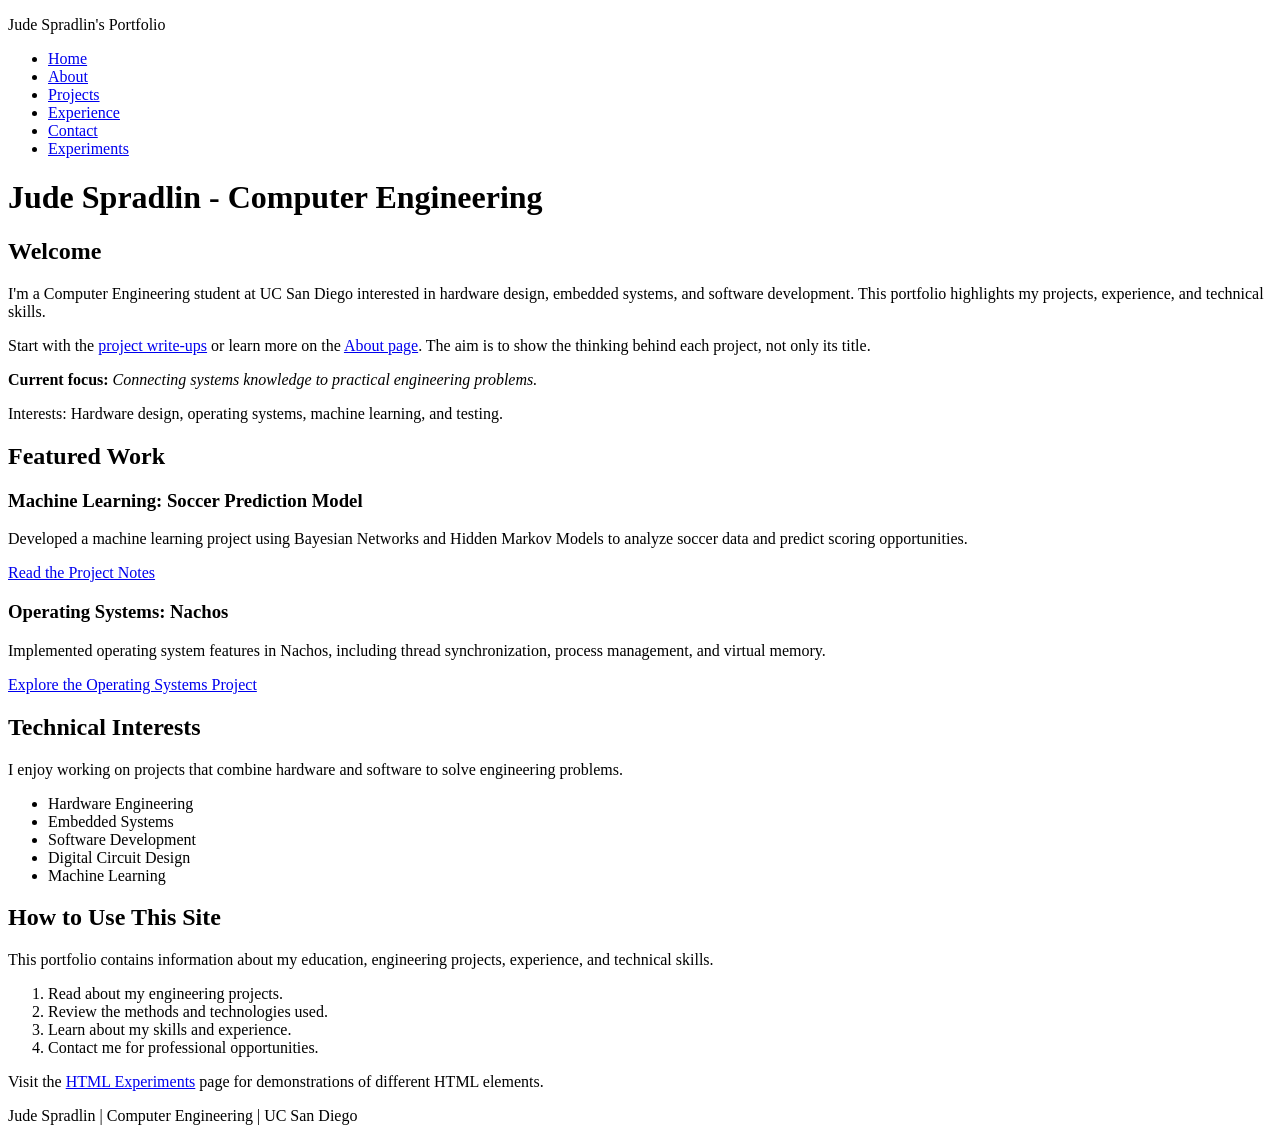
==== index.html @ ff85e732 "HW 3 files Added HW 3 files" ====
<!doctype html>
<html lang="en">

<head>
    <meta charset="utf-8">
    <meta name="viewport" content="width=device-width, initial-scale=1">

    <title>Home | Jude Spradlin</title>

    <meta name="description"
          content="Jude Spradlin's Computer Engineering portfolio featuring hardware, software, and engineering projects.">

    <link rel="icon" href="assets/favicon.svg" type="image/svg+xml">
</head>

<body>

    <header>
        <p>Jude Spradlin's Portfolio</p>

        <nav aria-label="Primary navigation">
            <ul>
                <li><a href="index.html">Home</a></li>
                <li><a href="about.html">About</a></li>
                <li><a href="projects.html">Projects</a></li>
                <li><a href="experience.html">Experience</a></li>
                <li><a href="contact.html">Contact</a></li>
                <li><a href="experiments.html">Experiments</a></li>
            </ul>
        </nav>
    </header>

    <main id="content">

        <h1>Jude Spradlin - Computer Engineering</h1>

        <section aria-labelledby="intro">
            <h2 id="intro">Welcome</h2>

            <p>
                I'm a Computer Engineering student at UC San Diego
                interested in hardware design, embedded systems,
                and software development. This portfolio highlights
                my projects, experience, and technical skills.
            </p>

            <p>
                Start with the
                <a href="projects.html">project write-ups</a>
                or learn more on the
                <a href="about.html">About page</a>.
                The aim is to show the thinking behind each project,
                not only its title.
            </p>

            <p>
                <b>Current focus:</b>
                <em>
                    Connecting systems knowledge to practical
                    engineering problems.
                </em>
            </p>

            <p>
                <span>Interests:</span>
                Hardware design, operating systems,
                machine learning, and testing.
            </p>
        </section>

        <section>
            <h2>Featured Work</h2>

            <article>
                <h3>Machine Learning: Soccer Prediction Model</h3>

                <p>
                    Developed a machine learning project using
                    Bayesian Networks and Hidden Markov Models
                    to analyze soccer data and predict
                    scoring opportunities.
                </p>

                <p>
                    <a href="projects.html#sports-model">
                        Read the Project Notes
                    </a>
                </p>
            </article>

            <article>
                <h3>Operating Systems: Nachos</h3>

                <p>
                    Implemented operating system features in
                    Nachos, including thread synchronization,
                    process management, and virtual memory.
                </p>

                <p>
                    <a href="projects.html#nachos">
                        Explore the Operating Systems Project
                    </a>
                </p>
            </article>
        </section>

        <section>
            <h2>Technical Interests</h2>

            <p>
                I enjoy working on projects that combine
                hardware and software to solve engineering
                problems.
            </p>

            <ul>
                <li>Hardware Engineering</li>
                <li>Embedded Systems</li>
                <li>Software Development</li>
                <li>Digital Circuit Design</li>
                <li>Machine Learning</li>
            </ul>
        </section>

        <section>
            <h2>How to Use This Site</h2>

            <p>
                This portfolio contains information about
                my education, engineering projects,
                experience, and technical skills.
            </p>

            <ol>
                <li>Read about my engineering projects.</li>
                <li>Review the methods and technologies used.</li>
                <li>Learn about my skills and experience.</li>
                <li>Contact me for professional opportunities.</li>
            </ol>

            <p>
                Visit the
                <a href="experiments.html">HTML Experiments</a>
                page for demonstrations of different
                HTML elements.
            </p>
        </section>

        <console-greeting></console-greeting>

        <noscript>
            <p>
                This portfolio remains readable without JavaScript.
                The console greeting demonstration requires
                JavaScript to run.
            </p>
        </noscript>

    </main>

    <footer>
        <p>
            Jude Spradlin | Computer Engineering | UC San Diego
        </p>
    </footer>

    <script>
        class ConsoleGreeting extends HTMLElement {
            connectedCallback() {
                console.log('Hello World!');
            }
        }

        customElements.define('console-greeting', ConsoleGreeting);
    </script>

</body>
</html>
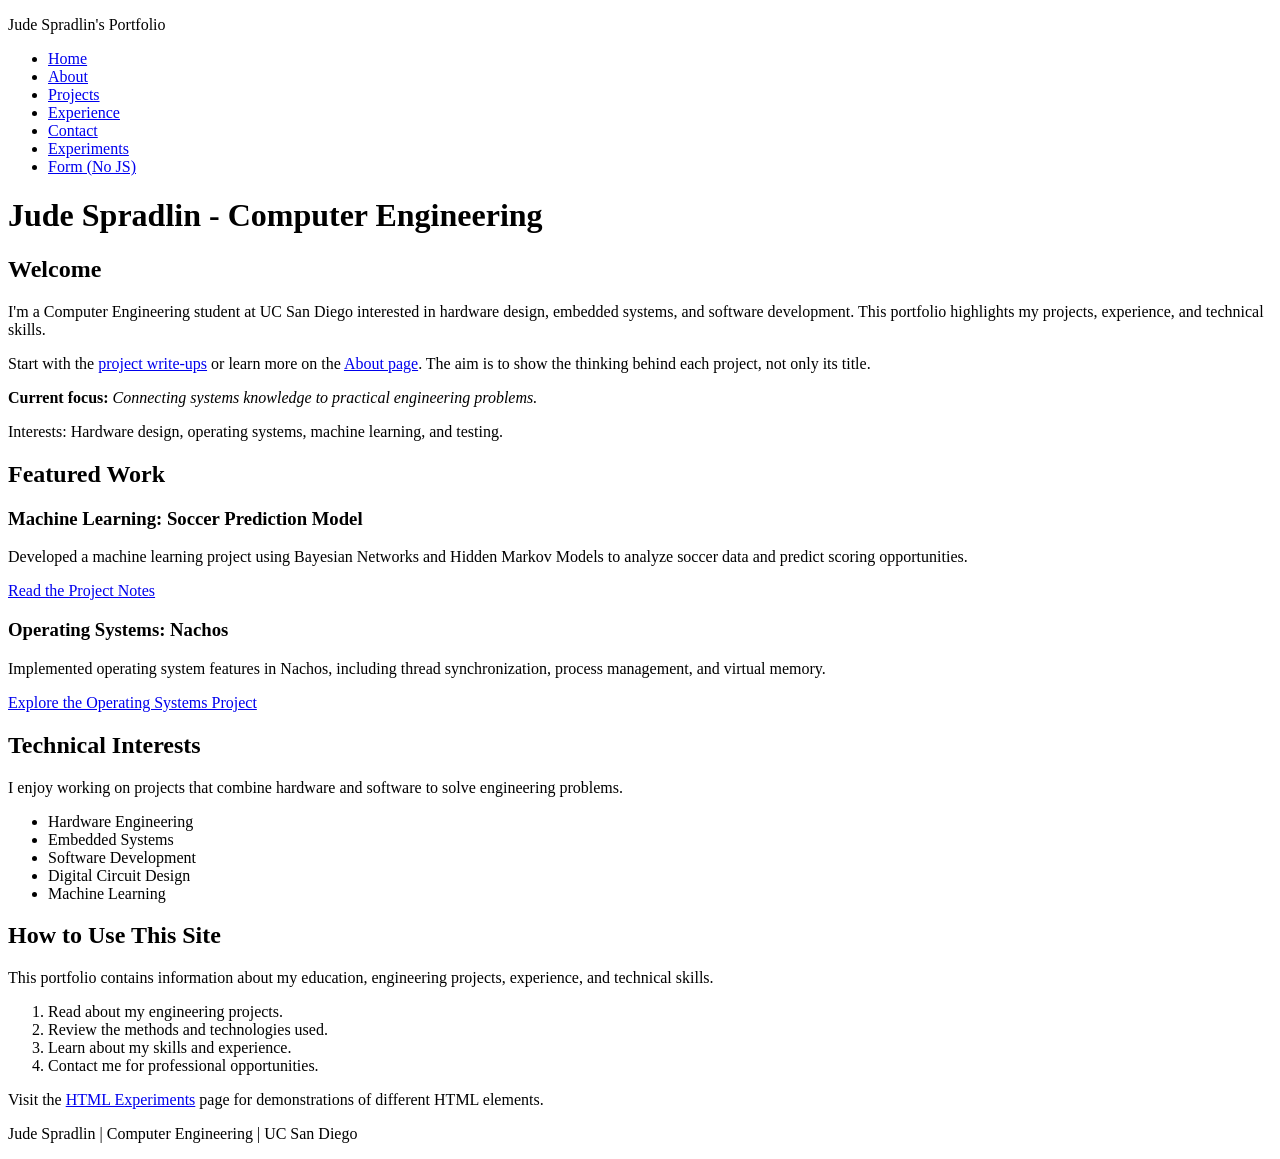
==== commit 7a78c432: "Added HTML contact form and CSS validation" ====
--- a/index.html
+++ b/index.html
@@ -27,6 +27,7 @@
                 <li><a href="experience.html">Experience</a></li>
                 <li><a href="contact.html">Contact</a></li>
                 <li><a href="experiments.html">Experiments</a></li>
+                <li><a href="form-no-js.html">Form (No JS)</a></li>
             </ul>
         </nav>
     </header>
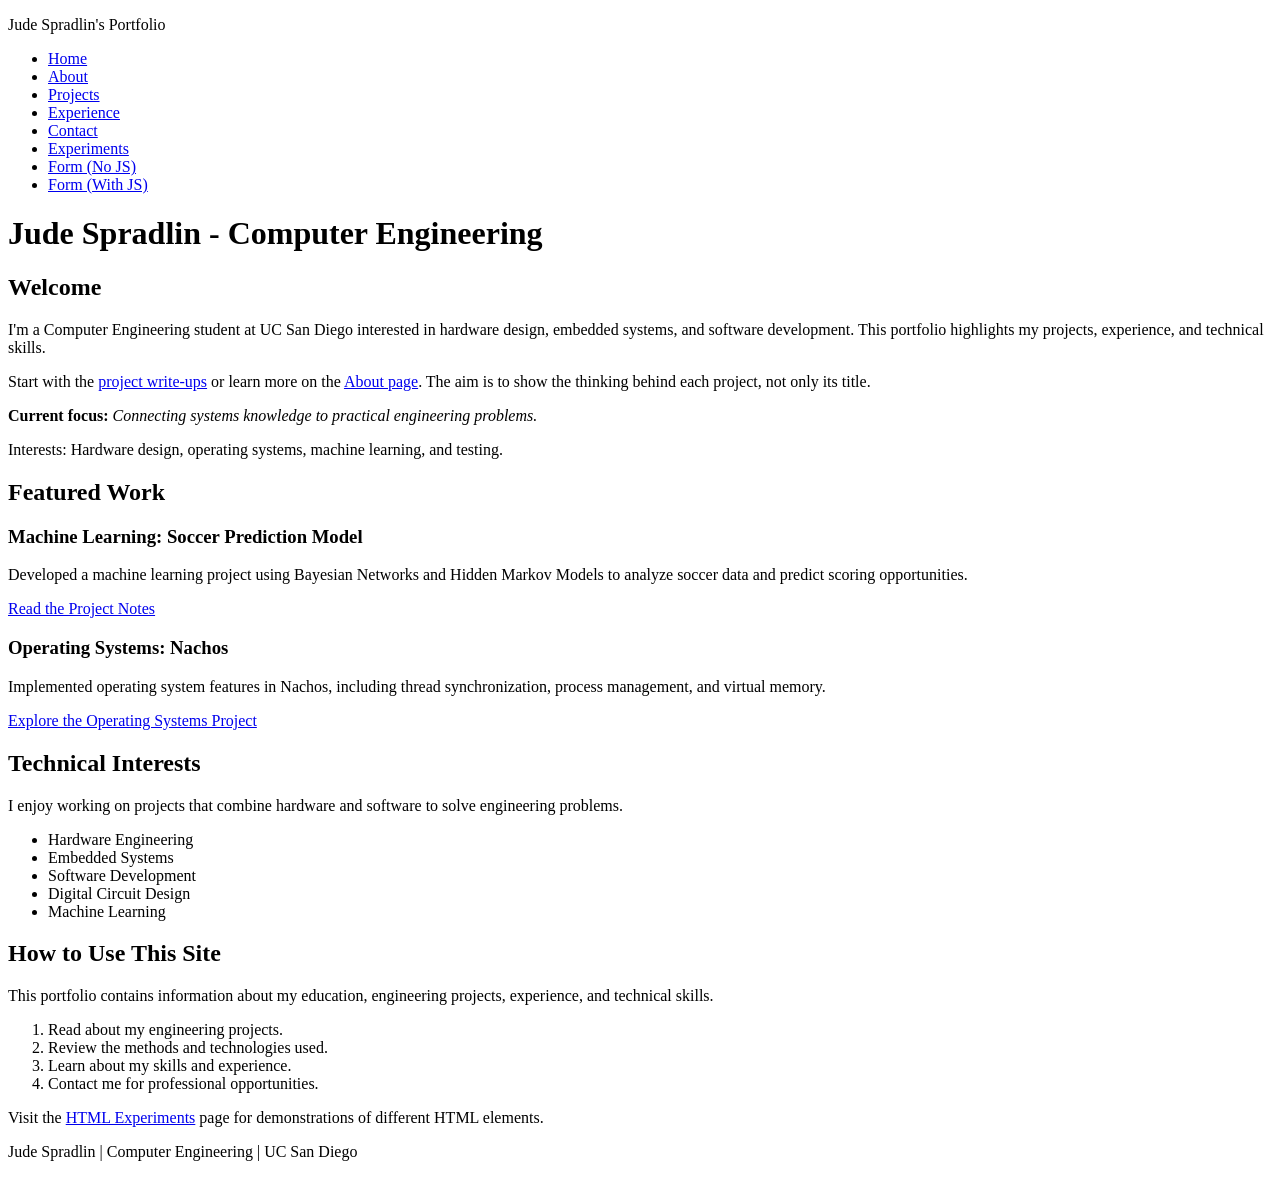
==== commit ec153c24: "Part 3" ====
--- a/index.html
+++ b/index.html
@@ -28,6 +28,7 @@
                 <li><a href="contact.html">Contact</a></li>
                 <li><a href="experiments.html">Experiments</a></li>
                 <li><a href="form-no-js.html">Form (No JS)</a></li>
+                <li><a href="form-with-js.html">Form (With JS)</a></li>
             </ul>
         </nav>
     </header>
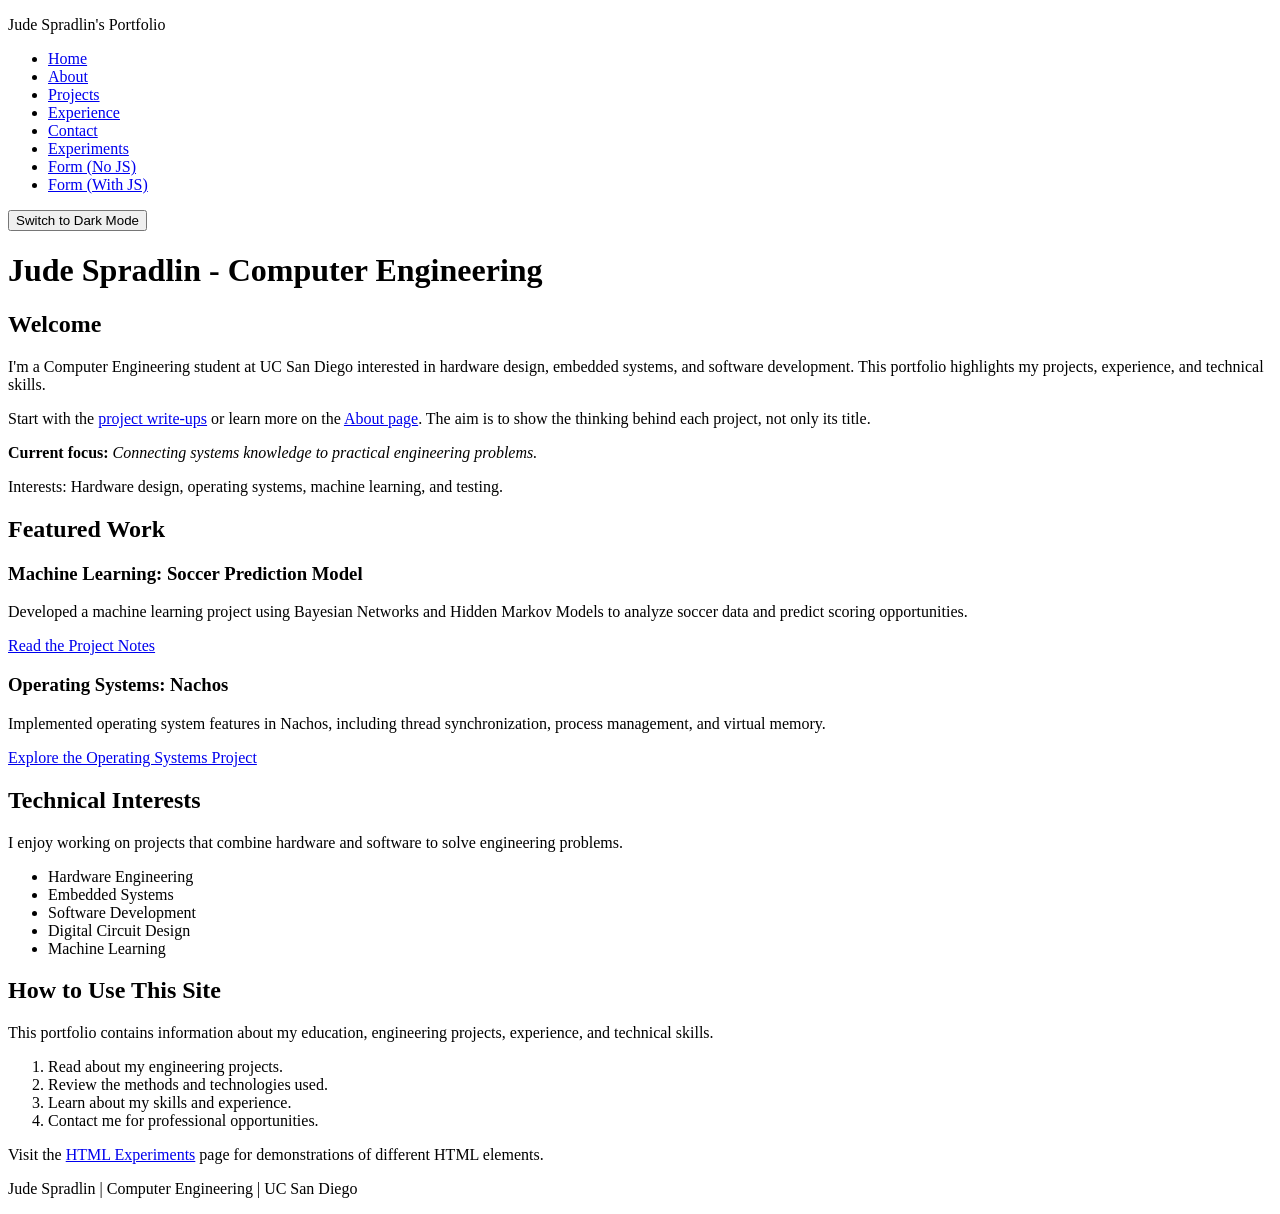
==== commit 874c7f0f: "Part 4" ====
--- a/index.html
+++ b/index.html
@@ -12,6 +12,8 @@
           content="Jude Spradlin's Computer Engineering portfolio featuring hardware, software, and engineering projects.">
 
     <link rel="icon" href="assets/favicon.svg" type="image/svg+xml">
+
+    <script src="theme.js" defer></script>
 </head>
 
 <body>
@@ -31,6 +33,9 @@
                 <li><a href="form-with-js.html">Form (With JS)</a></li>
             </ul>
         </nav>
+        <button id="theme-toggle" type="button" hidden>
+            Switch to Dark Mode
+        </button>
     </header>
 
     <main id="content">
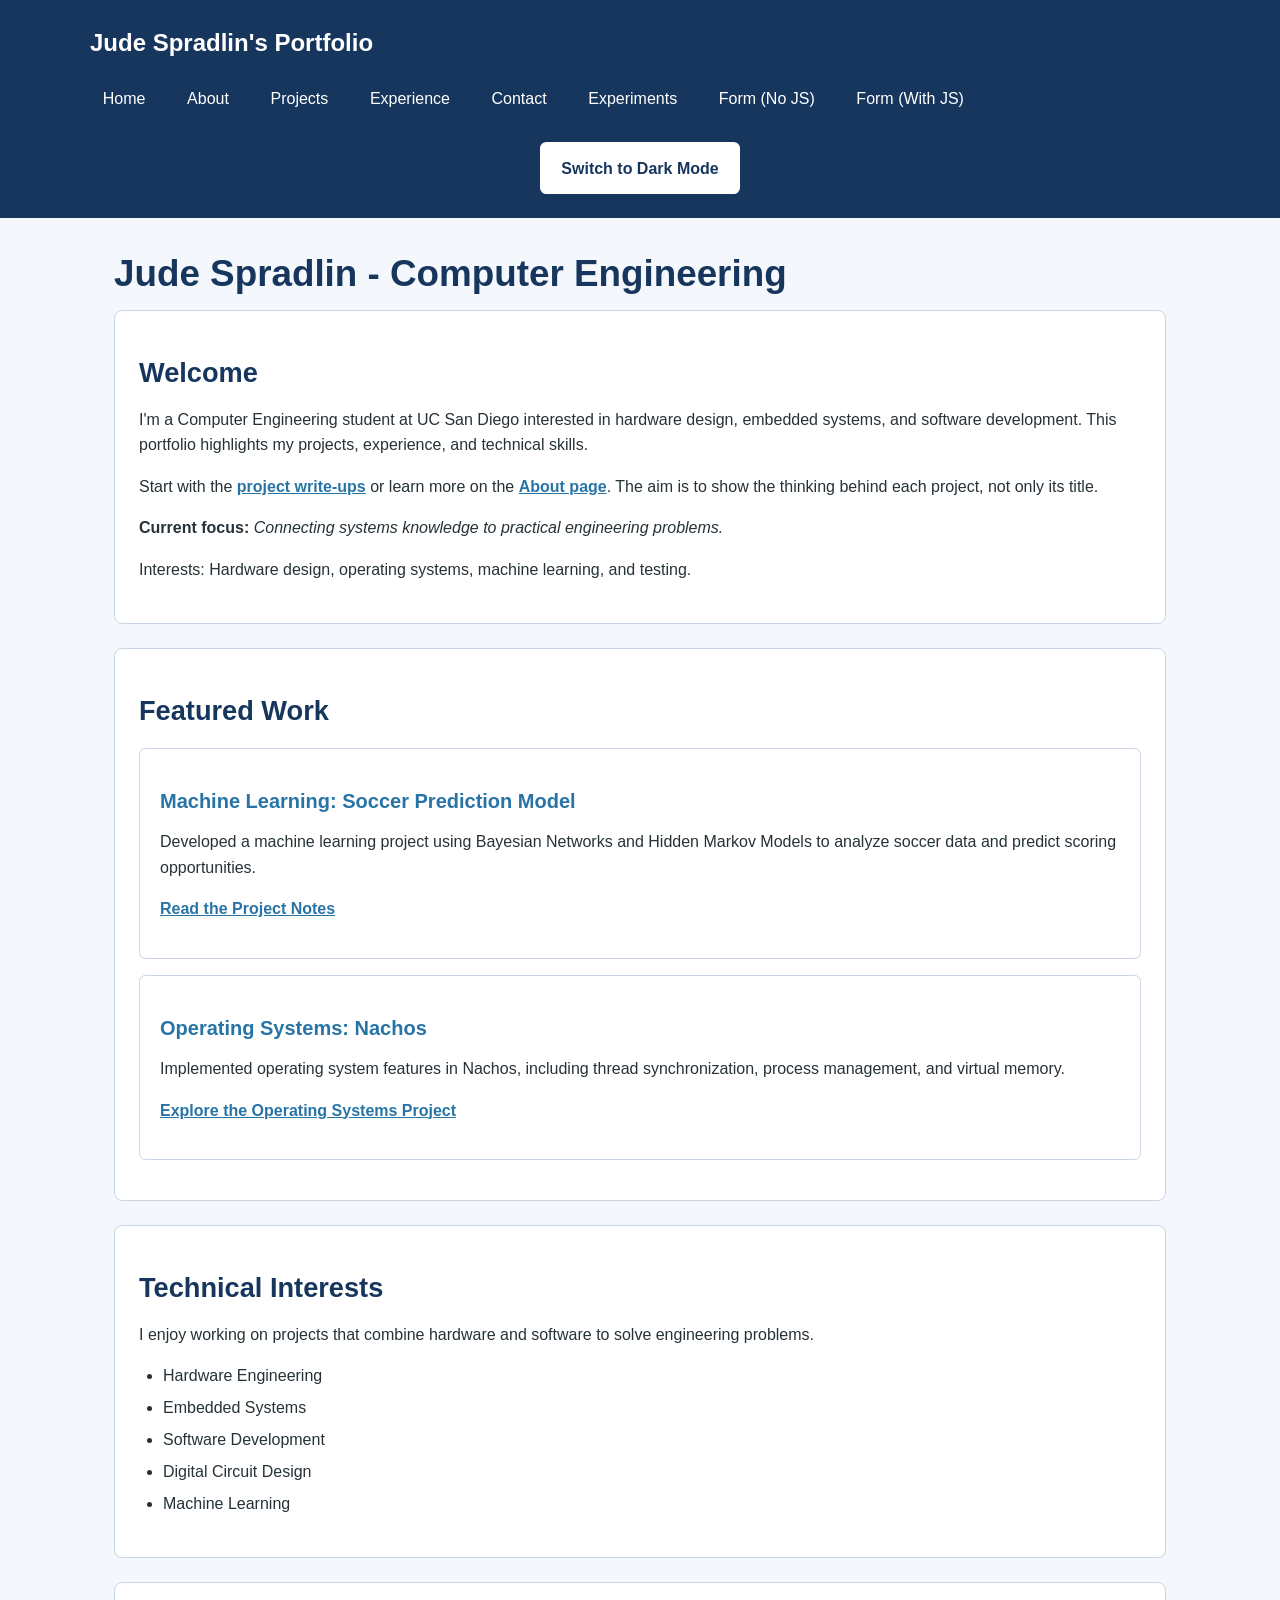
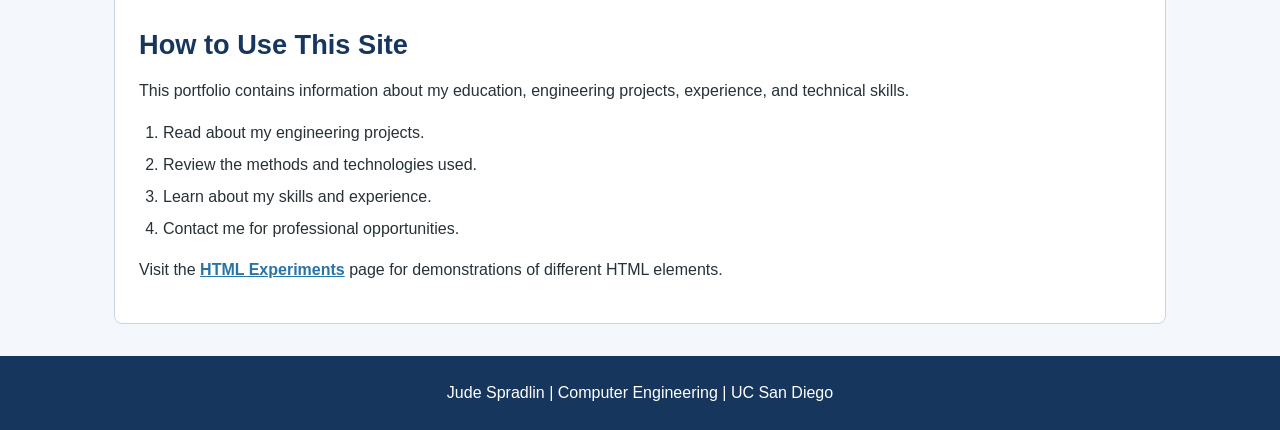
==== commit 34aa3466: "Fix styling issues and add transition" ====
--- a/index.html
+++ b/index.html
@@ -13,6 +13,7 @@
 
     <link rel="icon" href="assets/favicon.svg" type="image/svg+xml">
 
+    <link rel="stylesheet" href="style.css">
     <script src="theme.js" defer></script>
 </head>
 
--- a/style.css
+++ b/style.css
@@ -0,0 +1,590 @@
+/*
+Name: Jude Spradlin
+Repository: https://github.com/jspradlin5/CSE134B_HW4
+*/
+
+/* CSS custom properties */
+:root {
+    --primary-color: #17365d;
+    --secondary-color: #2874a6;
+    --background-color: #f4f7fb;
+    --text-color: #263238;
+    --card-color: #ffffff;
+    --border-color: #c9d5e2;
+    --font-family: Arial, Helvetica, sans-serif;
+    --page-width: 1100px;
+}
+
+/* General styling */
+* {
+    box-sizing: border-box;
+}
+
+body {
+    font-family: var(--font-family);
+    color: var(--text-color);
+    background-color: var(--background-color);
+    line-height: 1.6;
+    margin: 0;
+}
+
+/* Header */
+body > header {
+    background-color: var(--primary-color);
+    color: white;
+    padding: 1.5rem 2rem;
+}
+
+body > header > p {
+    max-width: var(--page-width);
+    margin: 0 auto 1rem;
+    font-size: 1.5rem;
+    font-weight: bold;
+}
+
+/* Navigation layout using Flexbox */
+nav ul {
+    display: flex;
+    flex-wrap: wrap;
+    gap: 1rem;
+    max-width: var(--page-width);
+    margin: 0 auto;
+    padding: 0;
+    list-style: none;
+}
+
+nav a {
+    display: inline-block;
+    color: white;
+    text-decoration: none;
+    padding: 0.5em 0.8em;
+    border-radius: 0.3rem;
+}
+
+nav a:hover {
+    background-color: var(--secondary-color);
+    text-decoration: underline;
+}
+
+/* Attribute selector: current navigation page */
+nav a[aria-current="page"] {
+    background-color: var(--secondary-color);
+    font-weight: bold;
+}
+
+/* Main content */
+main {
+    max-width: var(--page-width);
+    margin: 2rem auto;
+    padding: 0 1.5rem;
+    min-height: 60vh;
+}
+
+/* Heading styles */
+h1 {
+    font-size: 2.3rem;
+    color: var(--primary-color);
+    line-height: 1.3;
+}
+
+h2 {
+    font-size: 1.7rem;
+    color: var(--primary-color);
+}
+
+h3 {
+    font-size: 1.25rem;
+    color: var(--secondary-color);
+}
+
+h1, h2, h3 {
+    margin-top: 1rem;
+    margin-bottom: 0.75rem;
+}
+
+/* Adjacent sibling combinator:
+   Adds spacing to paragraphs directly following headings */
+h2 + p {
+    margin-top: 0.5rem;
+}
+
+/* Child combinator:
+   Styles sections directly inside main */
+main > section {
+    background-color: var(--card-color);
+    padding: 1.5rem;
+    margin-bottom: 1.5rem;
+    border: 1px solid var(--border-color);
+    border-radius: 0.5rem;
+}
+
+/* Descendant selector:
+   Styles articles inside sections */
+section article {
+    background-color: var(--card-color);
+    padding: 1.25rem;
+    margin: 1rem 0;
+    border: 1px solid var(--border-color);
+    border-radius: 0.4rem;
+}
+
+/* Featured project custom element */
+project-highlight {
+    display: block;
+    padding: 1rem;
+    border: 2px solid var(--secondary-color);
+    border-radius: 0.5rem;
+    background-color: #edf5fc;
+}
+
+/* Paragraphs and lists */
+p {
+    margin-top: 0.5rem;
+    margin-bottom: 1rem;
+}
+
+ul, ol {
+    padding-left: 1.5rem;
+}
+
+li {
+    margin-bottom: 0.4rem;
+}
+
+/* Links */
+main a {
+    color: var(--secondary-color);
+    font-weight: bold;
+}
+
+main a:hover {
+    color: var(--primary-color);
+    text-decoration-thickness: 2px;
+}
+
+/* Images and media */
+img, video, iframe, svg {
+    max-width: 100%;
+}
+
+img {
+    height: auto;
+}
+
+iframe {
+    border: 1px solid var(--border-color);
+    border-radius: 0.5rem;
+}
+
+canvas {
+    max-width: 100%;
+    border: 1px solid var(--border-color);
+}
+
+/* Forms */
+form {
+    margin-top: 1rem;
+}
+
+fieldset {
+    border: 1px solid var(--border-color);
+    border-radius: 0.4rem;
+    padding: 1.5rem;
+}
+
+legend {
+    font-weight: bold;
+    color: var(--primary-color);
+}
+
+input, textarea, button {
+    font: inherit;
+}
+
+input, textarea {
+    max-width: 100%;
+    padding: 0.6em;
+    border: 1px solid #8294a5;
+    border-radius: 0.3rem;
+}
+
+button {
+    background-color: var(--secondary-color);
+    color: white;
+    border: none;
+    border-radius: 0.3rem;
+    padding: 0.6em 1em;
+}
+
+button:hover:not(:disabled) {
+    background-color: var(--primary-color);
+    cursor: pointer;
+}
+
+button:disabled {
+    opacity: 0.6;
+    cursor: not-allowed;
+}
+
+/* Visible keyboard focus */
+a:focus,
+input:focus,
+textarea:focus,
+button:focus {
+    outline: 3px solid #ef9b28;
+    outline-offset: 3px;
+}
+
+/* Progress indicator */
+progress {
+    width: 100%;
+    max-width: 350px;
+    height: 1.2rem;
+}
+
+/* Dialog */
+dialog {
+    max-width: min(90%, 450px);
+    border: 2px solid var(--secondary-color);
+    border-radius: 0.5rem;
+    padding: 1rem;
+}
+
+/* Footer */
+body > footer {
+    background-color: var(--primary-color);
+    color: white;
+    padding: 1.5rem;
+    text-align: center;
+    margin-top: 2rem;
+}
+
+body > footer p {
+    margin: 0;
+}
+
+/* Responsive design for phones */
+@media (max-width: 600px) {
+    body > header {
+        padding: 1rem;
+    }
+
+    body > header > p {
+        font-size: 1.3rem;
+    }
+
+    nav ul {
+        flex-direction: column;
+        gap: 0.25rem;
+    }
+
+    nav a {
+        display: block;
+        padding: 0.6em;
+    }
+
+    main {
+        margin: 1rem auto;
+        padding: 0 1rem;
+    }
+
+    h1 {
+        font-size: 1.8rem;
+    }
+
+    h2 {
+        font-size: 1.4rem;
+    }
+
+    h3 {
+        font-size: 1.15rem;
+    }
+
+    main > section {
+        padding: 1rem;
+    }
+
+    section article {
+        padding: 0.75rem;
+    }
+
+    video, iframe {
+        width: 100%;
+    }
+}
+pre {
+    overflow-x: auto;
+}
+
+/* Allow long text and links to wrap */
+main {
+    overflow-wrap: anywhere;
+}
+
+@media (max-width: 600px) {
+    main,
+    main > section,
+    section article {
+        min-width: 0;
+    }
+
+    nav ul {
+        width: 100%;
+    }
+}
+
+
+/* Homework 4: Contact form styling */
+
+.form-field {
+    display: flex;
+    flex-direction: column;
+    gap: 0.4rem;
+    margin-bottom: 1.5rem;
+}
+
+.form-field label {
+    font-weight: bold;
+    color: var(--primary-color);
+}
+
+.form-field input,
+.form-field textarea {
+    width: 100%;
+    max-width: 600px;
+    padding: 0.75rem;
+    border: 2px solid var(--border-color);
+    border-radius: 0.35rem;
+    background-color: #ffffff;
+    color: var(--text-color);
+}
+
+/* Indicate required fields */
+.form-field input:required,
+.form-field textarea:required {
+    border-left: 4px solid var(--secondary-color);
+}
+
+/* Show invalid fields only after user interaction */
+.form-field input:user-invalid,
+.form-field textarea:user-invalid {
+    border-color: #b3261e;
+    border-left-color: #b3261e;
+    background-color: #fff2f2;
+}
+
+/* Show valid fields after user interaction */
+.form-field input:user-valid,
+.form-field textarea:user-valid {
+    border-color: #267d45;
+    border-left-color: #267d45;
+}
+
+/* Accessible keyboard focus */
+.form-field input:focus-visible,
+.form-field textarea:focus-visible {
+    outline: 3px solid #ef9b28;
+    outline-offset: 3px;
+}
+
+@media (max-width: 600px) {
+    .form-field input,
+    .form-field textarea {
+        max-width: 100%;
+    }
+}
+
+
+/* Homework 4 Part 3: JavaScript feedback */
+
+.form-feedback {
+    background-color: var(--card-color);
+    border: 1px solid var(--border-color);
+    border-radius: 0.5rem;
+    padding: 1rem;
+    margin-bottom: 1rem;
+}
+
+.form-feedback h2 {
+    font-size: 1.2rem;
+    margin-top: 0;
+}
+
+.field-error {
+    display: block;
+    color: #b3261e;
+    font-size: 0.9rem;
+    font-weight: bold;
+}
+
+.field-error[hidden],
+#js-feedback[hidden] {
+    display: none;
+}
+
+.form-error-message {
+    color: #b3261e;
+    font-weight: bold;
+}
+
+.form-info-warning {
+    color: #9a5800;
+    font-weight: bold;
+}
+
+.form-info-limit {
+    color: #b3261e;
+    font-weight: bold;
+}
+
+
+/* Homework 4 Part 4: Theme switching */
+
+/* Light mode uses the existing :root colors. */
+
+/* Dark mode overrides shared CSS variables. */
+:root[data-theme="dark"] {
+    --primary-color: #a9cdf5;
+    --secondary-color: #80c5ff;
+    --background-color: #121a27;
+    --text-color: #edf2f8;
+    --card-color: #202d40;
+    --border-color: #52657e;
+}
+
+/* Header and footer use darker surfaces in dark mode */
+body > header,
+body > footer {
+    background-color: #17365d;
+    color: #ffffff;
+}
+
+:root[data-theme="dark"] body > header,
+:root[data-theme="dark"] body > footer {
+    background-color: #0a1220;
+}
+
+/* Keep navigation links readable */
+nav a {
+    color: #ffffff;
+}
+
+nav a:hover,
+nav a[aria-current="page"] {
+    background-color: #2874a6;
+}
+
+/* Make form controls readable in both themes */
+.form-field input,
+.form-field textarea,
+input,
+textarea,
+select {
+    background-color: var(--card-color);
+    color: var(--text-color);
+    border-color: var(--border-color);
+}
+
+/* Readable dark-mode validation styles */
+:root[data-theme="dark"] .form-field input:user-invalid,
+:root[data-theme="dark"] .form-field textarea:user-invalid {
+    background-color: #44252b;
+    color: #ffffff;
+    border-color: #ff9e9e;
+}
+
+:root[data-theme="dark"] .form-field input:user-valid,
+:root[data-theme="dark"] .form-field textarea:user-valid {
+    background-color: #193a32;
+    border-color: #85dfac;
+}
+
+:root[data-theme="dark"] .field-error,
+:root[data-theme="dark"] .form-error-message,
+:root[data-theme="dark"] .form-info-limit {
+    color: #ffb4b4;
+}
+
+:root[data-theme="dark"] .form-info-warning {
+    color: #ffd28a;
+}
+
+/* Featured project custom element */
+project-highlight {
+    background-color: var(--card-color);
+}
+
+/* Theme toggle button */
+#theme-toggle {
+    display: block;
+    margin: 1rem auto 0;
+    padding: 0.7em 1.2em;
+    background-color: #ffffff;
+    color: #17365d;
+    border: 2px solid #ffffff;
+    border-radius: 0.4rem;
+    font-weight: bold;
+    cursor: pointer;
+}
+
+/* Preserve HTML hidden behavior */
+#theme-toggle[hidden] {
+    display: none;
+}
+
+#theme-toggle:hover {
+    background-color: #dbeafe;
+}
+
+#theme-toggle:focus-visible {
+    outline: 3px solid #ef9b28;
+    outline-offset: 4px;
+}
+
+
+/*
+Homework 4 - Part 4.2
+View Transitions
+*/
+
+/* Enable transitions between pages on the same website */
+@view-transition {
+    navigation: auto;
+}
+
+/* Customize the transition animation */
+::view-transition-old(root) {
+    animation: 0.25s ease-out both fade-out;
+}
+
+::view-transition-new(root) {
+    animation: 0.25s ease-in both fade-in;
+}
+
+@keyframes fade-out {
+    from {
+        opacity: 1;
+    }
+
+    to {
+        opacity: 0;
+    }
+}
+
+@keyframes fade-in {
+    from {
+        opacity: 0;
+    }
+
+    to {
+        opacity: 1;
+    }
+}
+
+/* Respect reduced-motion accessibility preferences */
+@media (prefers-reduced-motion: reduce) {
+    ::view-transition-old(root),
+    ::view-transition-new(root) {
+        animation-duration: 0.01ms;
+    }
+}
